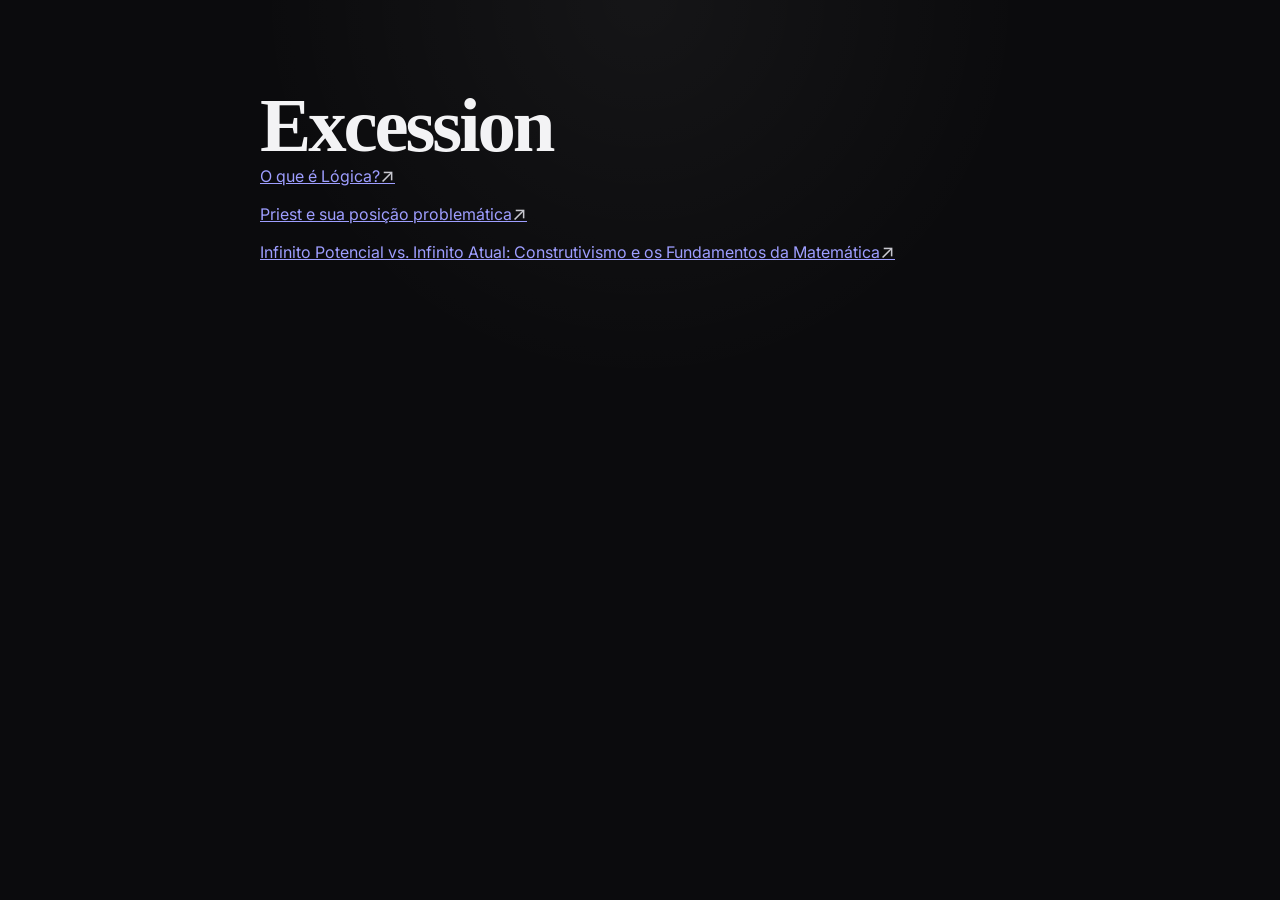
==== index-excession-atualizado.html @ ac1e0ebc "Add files via upload" ====
<!DOCTYPE html>
<html lang="pt-BR">
<head>
  <meta charset="UTF-8">
  <meta name="viewport" content="width=device-width, initial-scale=1.0">
  <meta name="theme-color" content="#0b0b0d">
  <title>Excession</title>
  <link rel="preconnect" href="https://fonts.googleapis.com">
  <link rel="preconnect" href="https://fonts.gstatic.com" crossorigin>
  <link href="https://fonts.googleapis.com/css2?family=Inter:wght@400;500;600&display=swap" rel="stylesheet">
  <link rel="stylesheet" href="style.css">
</head>
<body>
  <main class="page">
    <header><h1>Excession</h1></header>
    <section class="links" aria-label="Links">
      <a class="link" href="https://valley-april-e2f.notion.site/O-que-L-gica-29b9e3f3169980f988dec1017f881861?pvs=74" target="_blank" rel="noopener noreferrer">
        <span>O que é Lógica?</span><span class="arrow" aria-hidden="true">↗</span>
      </a>
      <a class="link" href="https://valley-april-e2f.notion.site/Priest-e-sua-posi-o-problem-tica-1a09e3f31699805e9488e377dc56eeb9" target="_blank" rel="noopener noreferrer">
        <span>Priest e sua posição problemática</span><span class="arrow" aria-hidden="true">↗</span>
      </a>
      <a class="link" href="https://valley-april-e2f.notion.site/Infinito-Potencial-vs-Infinito-Atual-Construtivismo-e-os-Fundamentos-da-Matem-tica-3bd9e3f3169980e3af89f165a9096a23?pvs=74" target="_blank" rel="noopener noreferrer">
        <span>Infinito Potencial vs. Infinito Atual: Construtivismo e os Fundamentos da Matemática</span><span class="arrow" aria-hidden="true">↗</span>
      </a>
    </section>
  </main>
</body>
</html>
---- style.css ----
*{box-sizing:border-box}
:root{color-scheme:dark;--bg:#0b0b0d;--panel:#111116;--panel-hover:#16161d;--border:#25252f;--text:#f3f3f5;--muted:#9a9aa5;--soft:#c8c8cf}
html{min-height:100%;background:var(--bg)}
body{margin:0;min-height:100vh;font-family:"Inter",system-ui,sans-serif;color:var(--text);background:radial-gradient(circle at top,rgba(255,255,255,.045),transparent 35%),var(--bg)}
.page{width:min(760px,calc(100% - 32px));margin:0 auto;padding:88px 0 40px}
.hero{margin-bottom:42px}
.eyebrow{display:inline-block;margin-bottom:14px;font-size:.76rem;font-weight:600;letter-spacing:.18em;color:var(--muted)}
h1{margin:0;font-family:"Playfair Display",Georgia,serif;font-size:clamp(2.6rem,7vw,4.8rem);line-height:.98;letter-spacing:-.04em}
.intro{max-width:560px;margin:22px 0 0;color:var(--muted);font-size:1rem;line-height:1.7}
.links{display:grid;gap:14px}
.card{display:flex;justify-content:space-between;gap:24px;padding:24px;text-decoration:none;color:inherit;background:rgba(17,17,22,.88);border:1px solid var(--border);border-radius:18px;transition:transform 180ms ease,border-color 180ms ease,background 180ms ease}
.card:hover{transform:translateY(-2px);background:var(--panel-hover);border-color:#3a3a48}
.type{display:block;margin-bottom:10px;color:var(--muted);font-size:.72rem;font-weight:600;letter-spacing:.12em;text-transform:uppercase}
.card h2{margin:0;font-size:1.16rem;font-weight:600;letter-spacing:-.02em}
.card p{margin:10px 0 0;color:var(--muted);font-size:.93rem;line-height:1.55}
.arrow{flex:0 0 auto;padding-top:2px;color:var(--soft);font-size:1.2rem}
footer{display:flex;align-items:center;gap:9px;margin-top:44px;color:#666673;font-size:.78rem}
.dot{font-size:.55rem}
@media(max-width:600px){.page{padding-top:56px}.card{padding:20px}.card p{font-size:.88rem}}
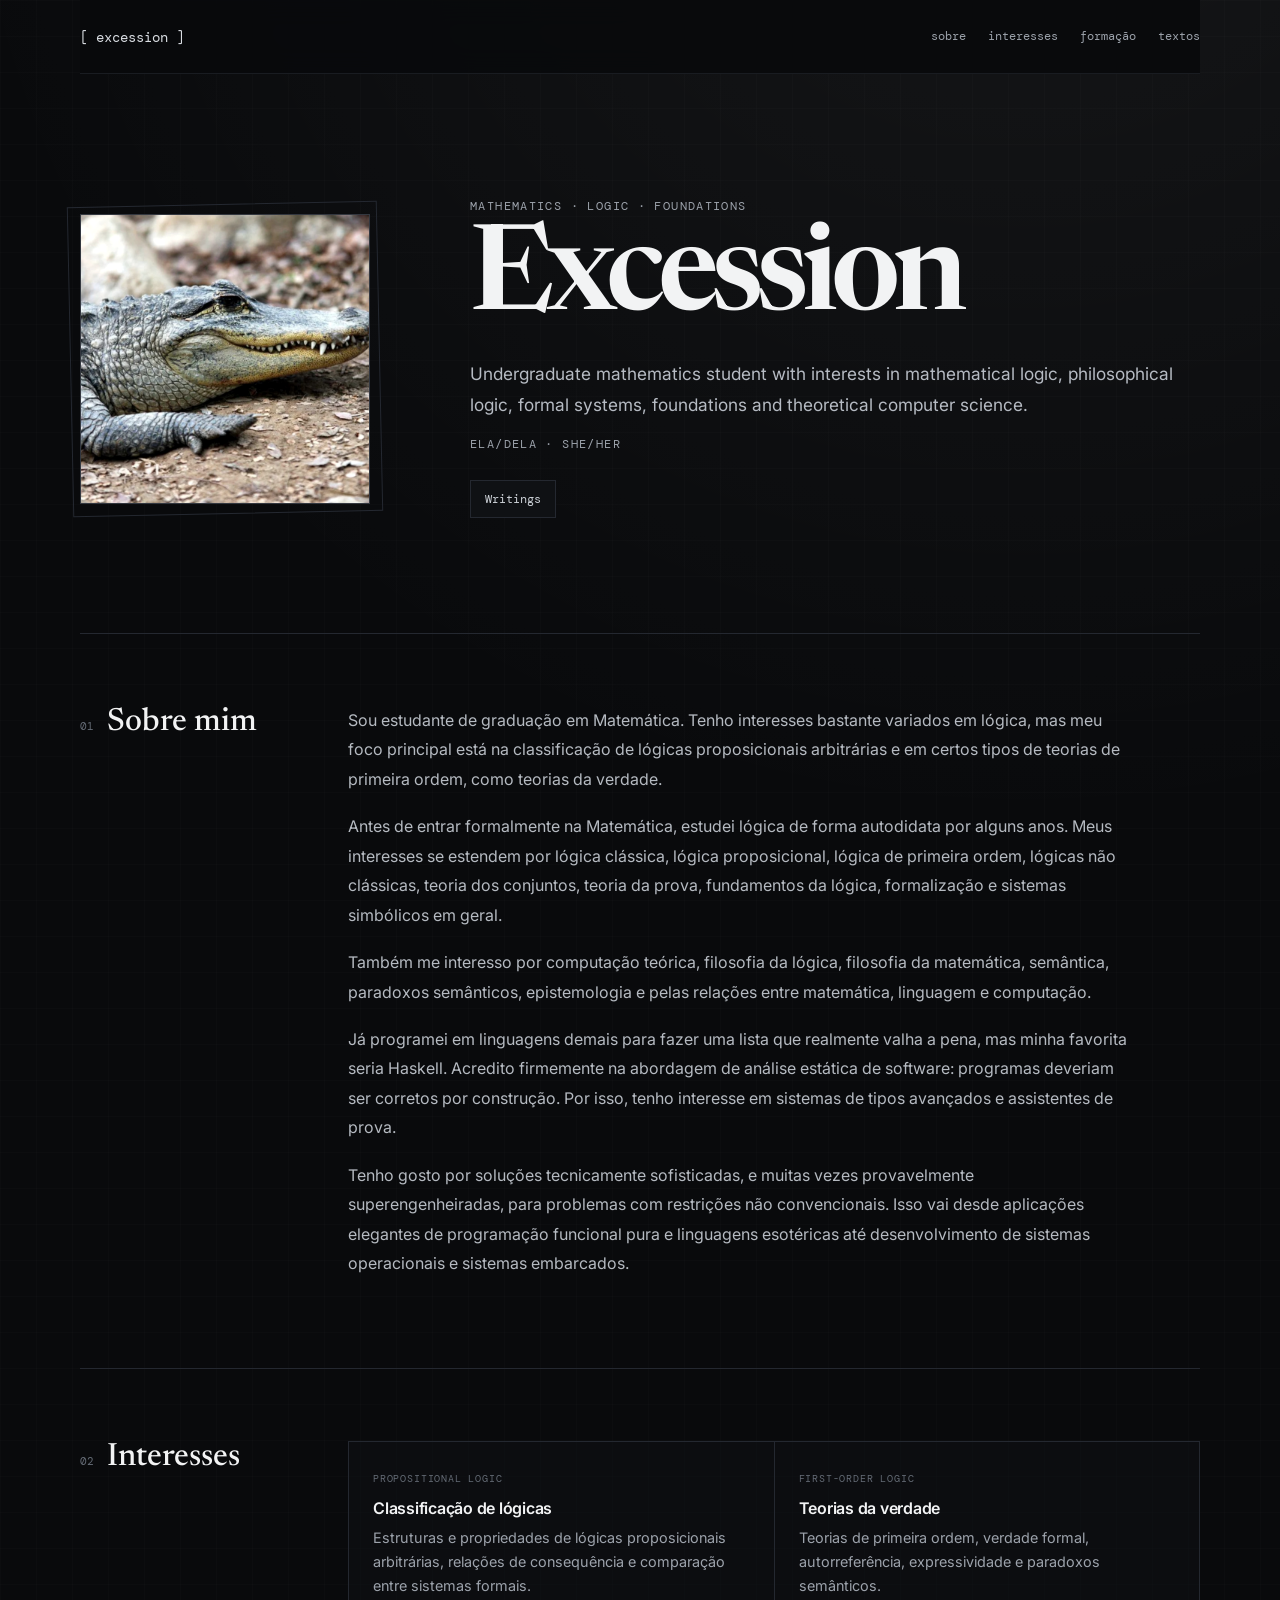
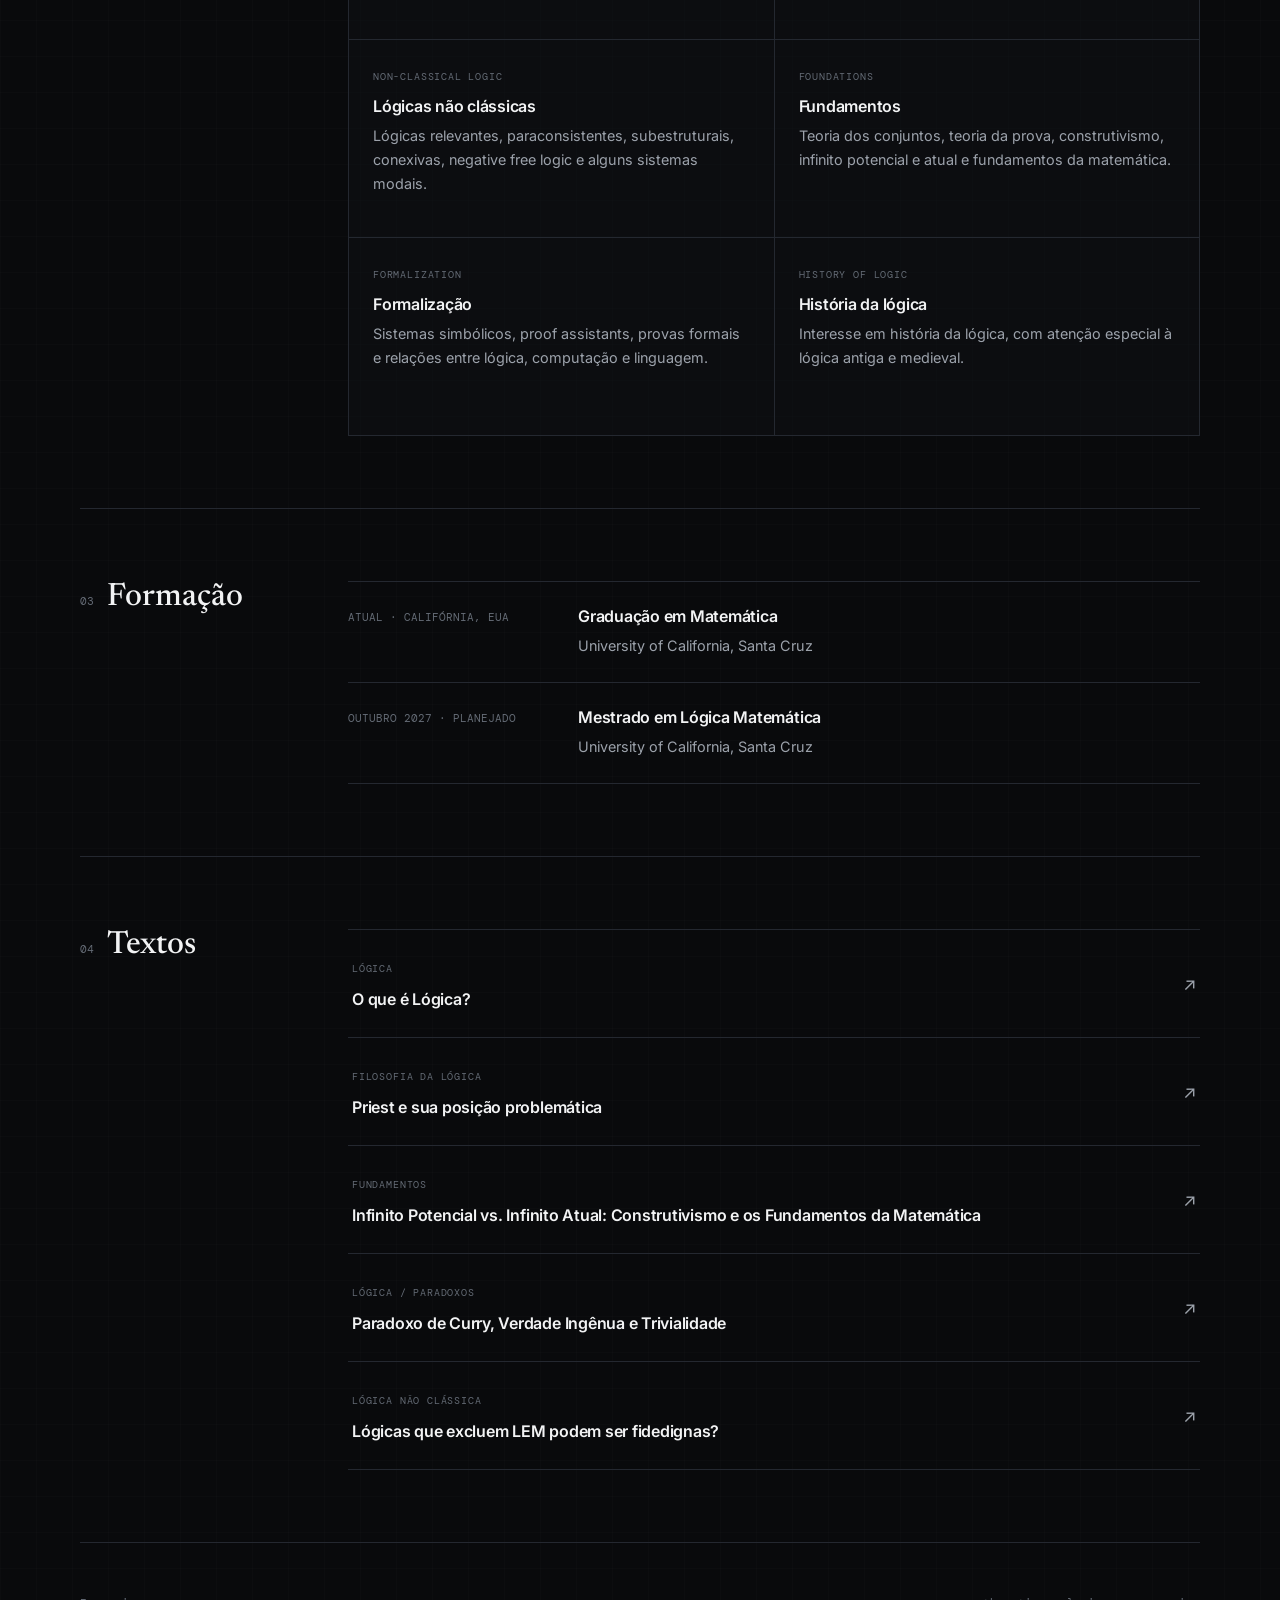
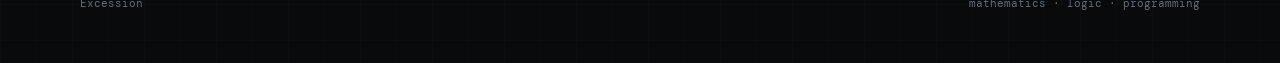
==== commit 26862d78: "Add files via upload" ====
--- a/index-excession-atualizado.html
+++ b/index-excession-atualizado.html
@@ -3,27 +3,244 @@
 <head>
   <meta charset="UTF-8">
   <meta name="viewport" content="width=device-width, initial-scale=1.0">
-  <meta name="theme-color" content="#0b0b0d">
+  <meta name="theme-color" content="#0a0b0d">
+  <meta name="description" content="Excession — matemática, lógica, programação e escritos.">
   <title>Excession</title>
+
   <link rel="preconnect" href="https://fonts.googleapis.com">
   <link rel="preconnect" href="https://fonts.gstatic.com" crossorigin>
-  <link href="https://fonts.googleapis.com/css2?family=Inter:wght@400;500;600&display=swap" rel="stylesheet">
+  <link href="https://fonts.googleapis.com/css2?family=DM+Mono:wght@300;400;500&family=Inter:wght@400;500;600&family=Newsreader:opsz,wght@6..72,500;6..72,600&display=swap" rel="stylesheet">
   <link rel="stylesheet" href="style.css">
 </head>
+
 <body>
-  <main class="page">
-    <header><h1>Excession</h1></header>
-    <section class="links" aria-label="Links">
-      <a class="link" href="https://valley-april-e2f.notion.site/O-que-L-gica-29b9e3f3169980f988dec1017f881861?pvs=74" target="_blank" rel="noopener noreferrer">
-        <span>O que é Lógica?</span><span class="arrow" aria-hidden="true">↗</span>
-      </a>
-      <a class="link" href="https://valley-april-e2f.notion.site/Priest-e-sua-posi-o-problem-tica-1a09e3f31699805e9488e377dc56eeb9" target="_blank" rel="noopener noreferrer">
-        <span>Priest e sua posição problemática</span><span class="arrow" aria-hidden="true">↗</span>
-      </a>
-      <a class="link" href="https://valley-april-e2f.notion.site/Infinito-Potencial-vs-Infinito-Atual-Construtivismo-e-os-Fundamentos-da-Matem-tica-3bd9e3f3169980e3af89f165a9096a23?pvs=74" target="_blank" rel="noopener noreferrer">
-        <span>Infinito Potencial vs. Infinito Atual: Construtivismo e os Fundamentos da Matemática</span><span class="arrow" aria-hidden="true">↗</span>
-      </a>
-    </section>
-  </main>
+  <div class="shell">
+    <header class="topbar">
+      <a class="brand" href="#top">[ excession ]</a>
+
+      <nav aria-label="Navegação principal">
+        <a href="#about">sobre</a>
+        <a href="#interests">interesses</a>
+        <a href="#education">formação</a>
+        <a href="#writings">textos</a>
+      </nav>
+    </header>
+
+    <main id="top">
+      <section class="hero">
+        <div class="portrait-frame">
+          <img src="avatar.jpg" alt="Imagem de perfil de Excession" class="portrait">
+        </div>
+
+        <div class="hero-copy">
+          <p class="eyebrow">MATHEMATICS · LOGIC · FOUNDATIONS</p>
+          <h1>Excession</h1>
+          <p class="intro">
+            Undergraduate mathematics student with interests in mathematical logic,
+            philosophical logic, formal systems, foundations and theoretical computer science.
+          </p>
+          <p class="eyebrow" style="margin-top:16px; margin-bottom:0;">ELA/DELA · SHE/HER</p>
+
+          <div class="hero-links">
+            <a href="#writings">Writings</a>
+          </div>
+        </div>
+      </section>
+
+      <section id="about" class="section">
+        <div class="section-label">
+          <span>01</span>
+          <h2>Sobre mim</h2>
+        </div>
+
+        <div class="content prose">
+          <p>
+            Sou estudante de graduação em Matemática. Tenho interesses bastante variados em lógica,
+            mas meu foco principal está na classificação de lógicas proposicionais arbitrárias e em
+            certos tipos de teorias de primeira ordem, como teorias da verdade.
+          </p>
+
+          <p>
+            Antes de entrar formalmente na Matemática, estudei lógica de forma autodidata por alguns anos.
+            Meus interesses se estendem por lógica clássica, lógica proposicional, lógica de primeira ordem,
+            lógicas não clássicas, teoria dos conjuntos, teoria da prova, fundamentos da lógica,
+            formalização e sistemas simbólicos em geral.
+          </p>
+
+          <p>
+            Também me interesso por computação teórica, filosofia da lógica, filosofia da matemática,
+            semântica, paradoxos semânticos, epistemologia e pelas relações entre matemática,
+            linguagem e computação.
+          </p>
+
+          <p>
+            Já programei em linguagens demais para fazer uma lista que realmente valha a pena,
+            mas minha favorita seria Haskell. Acredito firmemente na abordagem de análise estática
+            de software: programas deveriam ser corretos por construção. Por isso, tenho interesse
+            em sistemas de tipos avançados e assistentes de prova.
+          </p>
+
+          <p>
+            Tenho gosto por soluções tecnicamente sofisticadas, e muitas vezes provavelmente
+            superengenheiradas, para problemas com restrições não convencionais. Isso vai desde
+            aplicações elegantes de programação funcional pura e linguagens esotéricas até
+            desenvolvimento de sistemas operacionais e sistemas embarcados.
+          </p>
+        </div>
+      </section>
+
+      <section id="interests" class="section">
+        <div class="section-label">
+          <span>02</span>
+          <h2>Interesses</h2>
+        </div>
+
+        <div class="content cards">
+          <article class="card">
+            <span class="tag">PROPOSITIONAL LOGIC</span>
+            <h3>Classificação de lógicas</h3>
+            <p>
+              Estruturas e propriedades de lógicas proposicionais arbitrárias,
+              relações de consequência e comparação entre sistemas formais.
+            </p>
+          </article>
+
+          <article class="card">
+            <span class="tag">FIRST-ORDER LOGIC</span>
+            <h3>Teorias da verdade</h3>
+            <p>
+              Teorias de primeira ordem, verdade formal, autorreferência,
+              expressividade e paradoxos semânticos.
+            </p>
+          </article>
+
+          <article class="card">
+            <span class="tag">NON-CLASSICAL LOGIC</span>
+            <h3>Lógicas não clássicas</h3>
+            <p>
+              Lógicas relevantes, paraconsistentes, subestruturais, conexivas,
+              negative free logic e alguns sistemas modais.
+            </p>
+          </article>
+
+          <article class="card">
+            <span class="tag">FOUNDATIONS</span>
+            <h3>Fundamentos</h3>
+            <p>
+              Teoria dos conjuntos, teoria da prova, construtivismo,
+              infinito potencial e atual e fundamentos da matemática.
+            </p>
+          </article>
+
+          <article class="card">
+            <span class="tag">FORMALIZATION</span>
+            <h3>Formalização</h3>
+            <p>
+              Sistemas simbólicos, proof assistants, provas formais
+              e relações entre lógica, computação e linguagem.
+            </p>
+          </article>
+
+          <article class="card">
+            <span class="tag">HISTORY OF LOGIC</span>
+            <h3>História da lógica</h3>
+            <p>
+              Interesse em história da lógica, com atenção especial
+              à lógica antiga e medieval.
+            </p>
+          </article>
+        </div>
+      </section>
+
+      <section id="education" class="section">
+        <div class="section-label">
+          <span>03</span>
+          <h2>Formação</h2>
+        </div>
+
+        <div class="content timeline">
+          <article class="timeline-item">
+            <div class="meta">ATUAL · CALIFÓRNIA, EUA</div>
+            <div>
+              <h3>Graduação em Matemática</h3>
+              <p>University of California, Santa Cruz</p>
+            </div>
+          </article>
+
+          <article class="timeline-item">
+            <div class="meta">OUTUBRO 2027 · PLANEJADO</div>
+            <div>
+              <h3>Mestrado em Lógica Matemática</h3>
+              <p>University of California, Santa Cruz</p>
+            </div>
+          </article>
+        </div>
+      </section>
+
+      <section id="writings" class="section">
+        <div class="section-label">
+          <span>04</span>
+          <h2>Textos</h2>
+        </div>
+
+        <div class="content writing-list">
+          <a class="writing"
+             href="https://valley-april-e2f.notion.site/O-que-L-gica-29b9e3f3169980f988dec1017f881861?pvs=74"
+             target="_blank" rel="noopener noreferrer">
+            <div>
+              <span class="tag">LÓGICA</span>
+              <h3>O que é Lógica?</h3>
+            </div>
+            <span class="arrow">↗</span>
+          </a>
+
+          <a class="writing"
+             href="https://valley-april-e2f.notion.site/Priest-e-sua-posi-o-problem-tica-1a09e3f31699805e9488e377dc56eeb9"
+             target="_blank" rel="noopener noreferrer">
+            <div>
+              <span class="tag">FILOSOFIA DA LÓGICA</span>
+              <h3>Priest e sua posição problemática</h3>
+            </div>
+            <span class="arrow">↗</span>
+          </a>
+
+          <a class="writing"
+             href="https://valley-april-e2f.notion.site/Infinito-Potencial-vs-Infinito-Atual-Construtivismo-e-os-Fundamentos-da-Matem-tica-3bd9e3f3169980e3af89f165a9096a23?pvs=74"
+             target="_blank" rel="noopener noreferrer">
+            <div>
+              <span class="tag">FUNDAMENTOS</span>
+              <h3>Infinito Potencial vs. Infinito Atual: Construtivismo e os Fundamentos da Matemática</h3>
+            </div>
+            <span class="arrow">↗</span>
+          </a>
+
+          <a class="writing"
+             href="https://valley-april-e2f.notion.site/3bf9e3f316998098abecc22bbc98ef3c?v=3bf9e3f3169980f79f8c000c289d6c81"
+             target="_blank" rel="noopener noreferrer">
+            <div>
+              <span class="tag">LÓGICA / PARADOXOS</span>
+              <h3>Paradoxo de Curry, Verdade Ingênua e Trivialidade</h3>
+            </div>
+            <span class="arrow">↗</span>
+          </a>
+
+          <a class="writing"
+             href="https://valley-april-e2f.notion.site/3c09e3f31699807fa484cfd6d24ecfbd?v=3c09e3f31699804bb641000c7d60411d"
+             target="_blank" rel="noopener noreferrer">
+            <div>
+              <span class="tag">LÓGICA NÃO CLÁSSICA</span>
+              <h3>Lógicas que excluem LEM podem ser fidedignas?</h3>
+            </div>
+            <span class="arrow">↗</span>
+          </a>
+        </div>
+      </section>
+    </main>
+
+    <footer>
+      <span>Excession</span>
+      <span>mathematics · logic · programming</span>
+    </footer>
+  </div>
 </body>
 </html>
--- a/style.css
+++ b/style.css
@@ -1,19 +1,348 @@
 *{box-sizing:border-box}
-:root{color-scheme:dark;--bg:#0b0b0d;--panel:#111116;--panel-hover:#16161d;--border:#25252f;--text:#f3f3f5;--muted:#9a9aa5;--soft:#c8c8cf}
-html{min-height:100%;background:var(--bg)}
-body{margin:0;min-height:100vh;font-family:"Inter",system-ui,sans-serif;color:var(--text);background:radial-gradient(circle at top,rgba(255,255,255,.045),transparent 35%),var(--bg)}
-.page{width:min(760px,calc(100% - 32px));margin:0 auto;padding:88px 0 40px}
-.hero{margin-bottom:42px}
-.eyebrow{display:inline-block;margin-bottom:14px;font-size:.76rem;font-weight:600;letter-spacing:.18em;color:var(--muted)}
-h1{margin:0;font-family:"Playfair Display",Georgia,serif;font-size:clamp(2.6rem,7vw,4.8rem);line-height:.98;letter-spacing:-.04em}
-.intro{max-width:560px;margin:22px 0 0;color:var(--muted);font-size:1rem;line-height:1.7}
-.links{display:grid;gap:14px}
-.card{display:flex;justify-content:space-between;gap:24px;padding:24px;text-decoration:none;color:inherit;background:rgba(17,17,22,.88);border:1px solid var(--border);border-radius:18px;transition:transform 180ms ease,border-color 180ms ease,background 180ms ease}
-.card:hover{transform:translateY(-2px);background:var(--panel-hover);border-color:#3a3a48}
-.type{display:block;margin-bottom:10px;color:var(--muted);font-size:.72rem;font-weight:600;letter-spacing:.12em;text-transform:uppercase}
-.card h2{margin:0;font-size:1.16rem;font-weight:600;letter-spacing:-.02em}
-.card p{margin:10px 0 0;color:var(--muted);font-size:.93rem;line-height:1.55}
-.arrow{flex:0 0 auto;padding-top:2px;color:var(--soft);font-size:1.2rem}
-footer{display:flex;align-items:center;gap:9px;margin-top:44px;color:#666673;font-size:.78rem}
-.dot{font-size:.55rem}
-@media(max-width:600px){.page{padding-top:56px}.card{padding:20px}.card p{font-size:.88rem}}
+
+:root{
+  color-scheme:dark;
+  --bg:#090a0c;
+  --panel:#0f1114;
+  --panel2:#12151a;
+  --line:#242830;
+  --line2:#191c21;
+  --text:#f2f3f4;
+  --muted:#9ca2ab;
+  --faint:#646b75;
+}
+
+html{scroll-behavior:smooth;background:var(--bg)}
+
+body{
+  margin:0;
+  min-height:100vh;
+  color:var(--text);
+  font-family:"Inter",system-ui,sans-serif;
+  background:
+    linear-gradient(rgba(255,255,255,.012) 1px,transparent 1px),
+    linear-gradient(90deg,rgba(255,255,255,.012) 1px,transparent 1px),
+    radial-gradient(circle at 80% -8%,rgba(255,255,255,.055),transparent 30%),
+    var(--bg);
+  background-size:36px 36px,36px 36px,auto,auto;
+}
+
+.shell{
+  width:min(1120px,calc(100% - 36px));
+  margin:0 auto;
+}
+
+.topbar{
+  min-height:74px;
+  display:flex;
+  align-items:center;
+  justify-content:space-between;
+  border-bottom:1px solid var(--line2);
+  position:sticky;
+  top:0;
+  z-index:20;
+  background:rgba(9,10,12,.88);
+  backdrop-filter:blur(14px);
+}
+
+.brand{
+  color:#d9dde2;
+  text-decoration:none;
+  font-family:"DM Mono",monospace;
+  font-size:.86rem;
+}
+
+nav{
+  display:flex;
+  gap:22px;
+}
+
+nav a{
+  color:var(--muted);
+  text-decoration:none;
+  font-family:"DM Mono",monospace;
+  font-size:.72rem;
+}
+
+nav a:hover{color:var(--text)}
+
+.hero{
+  min-height:560px;
+  display:grid;
+  grid-template-columns:290px 1fr;
+  gap:clamp(48px,8vw,100px);
+  align-items:center;
+  padding:88px 0 78px;
+  border-bottom:1px solid var(--line);
+}
+
+.portrait-frame{
+  position:relative;
+}
+
+.portrait-frame:before{
+  content:"";
+  position:absolute;
+  inset:-10px;
+  border:1px solid var(--line);
+  transform:rotate(-1.2deg);
+}
+
+.portrait{
+  position:relative;
+  width:100%;
+  aspect-ratio:1/1;
+  display:block;
+  object-fit:cover;
+  border:1px solid #343943;
+  filter:saturate(.75) contrast(1.03);
+}
+
+.eyebrow,.tag,.meta{
+  font-family:"DM Mono",monospace;
+}
+
+.eyebrow{
+  margin:0 0 18px;
+  color:var(--muted);
+  font-size:.72rem;
+  letter-spacing:.12em;
+}
+
+.hero h1{
+  margin:0;
+  font-family:"Newsreader",Georgia,serif;
+  font-size:clamp(4rem,10vw,7.4rem);
+  font-weight:600;
+  line-height:.84;
+  letter-spacing:-.06em;
+}
+
+.intro{
+  max-width:720px;
+  margin:28px 0 0;
+  color:#b6bbc3;
+  font-size:1.08rem;
+  line-height:1.78;
+}
+
+.hero-links{
+  display:flex;
+  flex-wrap:wrap;
+  gap:10px;
+  margin-top:28px;
+}
+
+.hero-links a{
+  padding:10px 14px;
+  border:1px solid var(--line);
+  background:var(--panel);
+  color:#cbd0d6;
+  text-decoration:none;
+  font-family:"DM Mono",monospace;
+  font-size:.73rem;
+}
+
+.section{
+  display:grid;
+  grid-template-columns:220px 1fr;
+  gap:48px;
+  padding:72px 0;
+  border-bottom:1px solid var(--line);
+}
+
+.section-label{
+  display:flex;
+  align-items:baseline;
+  gap:13px;
+}
+
+.section-label span{
+  color:var(--faint);
+  font-family:"DM Mono",monospace;
+  font-size:.66rem;
+}
+
+.section-label h2{
+  margin:0;
+  font-family:"Newsreader",Georgia,serif;
+  font-size:2rem;
+  font-weight:500;
+}
+
+.prose{
+  max-width:780px;
+}
+
+.prose p{
+  margin:0 0 18px;
+  color:#b5bac1;
+  font-size:1rem;
+  line-height:1.84;
+}
+
+.cards{
+  display:grid;
+  grid-template-columns:repeat(2,minmax(0,1fr));
+  border-top:1px solid var(--line);
+  border-left:1px solid var(--line);
+}
+
+.card{
+  min-height:198px;
+  padding:24px;
+  background:rgba(15,17,20,.55);
+  border-right:1px solid var(--line);
+  border-bottom:1px solid var(--line);
+}
+
+.tag{
+  color:var(--faint);
+  font-size:.64rem;
+  letter-spacing:.08em;
+}
+
+.card h3,.project h3,.timeline-item h3,.writing h3{
+  margin:12px 0 8px;
+  font-size:1rem;
+  font-weight:600;
+  letter-spacing:-.015em;
+}
+
+.card p,.project p,.timeline-item p{
+  margin:0;
+  color:var(--muted);
+  font-size:.9rem;
+  line-height:1.65;
+}
+
+.timeline,.project-list,.writing-list{
+  border-top:1px solid var(--line);
+}
+
+.timeline-item{
+  display:grid;
+  grid-template-columns:200px 1fr;
+  gap:30px;
+  padding:24px 0;
+  border-bottom:1px solid var(--line);
+}
+
+.meta{
+  color:var(--faint);
+  font-size:.67rem;
+  padding-top:4px;
+}
+
+.timeline-item h3{margin-top:0}
+
+.project{
+  padding:24px 0;
+  border-bottom:1px solid var(--line);
+}
+
+.project p{
+  max-width:720px;
+}
+
+.writing{
+  min-height:108px;
+  display:flex;
+  align-items:center;
+  justify-content:space-between;
+  gap:24px;
+  padding:20px 4px;
+  border-bottom:1px solid var(--line);
+  color:inherit;
+  text-decoration:none;
+  transition:padding-left .18s ease,background .18s ease;
+}
+
+.writing:hover{
+  padding-left:12px;
+  background:rgba(255,255,255,.018);
+}
+
+.writing h3{
+  max-width:760px;
+  margin-bottom:0;
+  line-height:1.45;
+}
+
+.arrow{
+  flex:0 0 auto;
+  color:var(--muted);
+  font-size:1.1rem;
+}
+
+footer{
+  min-height:120px;
+  display:flex;
+  align-items:center;
+  justify-content:space-between;
+  color:var(--faint);
+  font-family:"DM Mono",monospace;
+  font-size:.68rem;
+}
+
+@media(max-width:820px){
+  .hero{
+    grid-template-columns:1fr;
+    gap:40px;
+    padding:62px 0 58px;
+  }
+
+  .portrait-frame{width:min(260px,72vw)}
+
+  .section{
+    grid-template-columns:1fr;
+    gap:28px;
+    padding:54px 0;
+  }
+}
+
+@media(max-width:640px){
+  .shell{width:min(100% - 28px,1120px)}
+
+  .topbar{
+    align-items:flex-start;
+    flex-direction:column;
+    justify-content:center;
+    gap:8px;
+    padding:12px 0;
+  }
+
+  nav{
+    width:100%;
+    gap:14px;
+    overflow-x:auto;
+    padding-bottom:2px;
+  }
+
+  nav a{
+    font-size:.66rem;
+    white-space:nowrap;
+  }
+
+  .portrait-frame{width:210px}
+
+  .hero{min-height:0}
+
+  .hero h1{font-size:clamp(4rem,19vw,6.2rem)}
+
+  .intro{font-size:.96rem}
+
+  .cards{grid-template-columns:1fr}
+
+  .timeline-item{
+    grid-template-columns:1fr;
+    gap:8px;
+  }
+
+  footer{
+    flex-direction:column;
+    align-items:flex-start;
+    justify-content:center;
+    gap:8px;
+  }
+}
